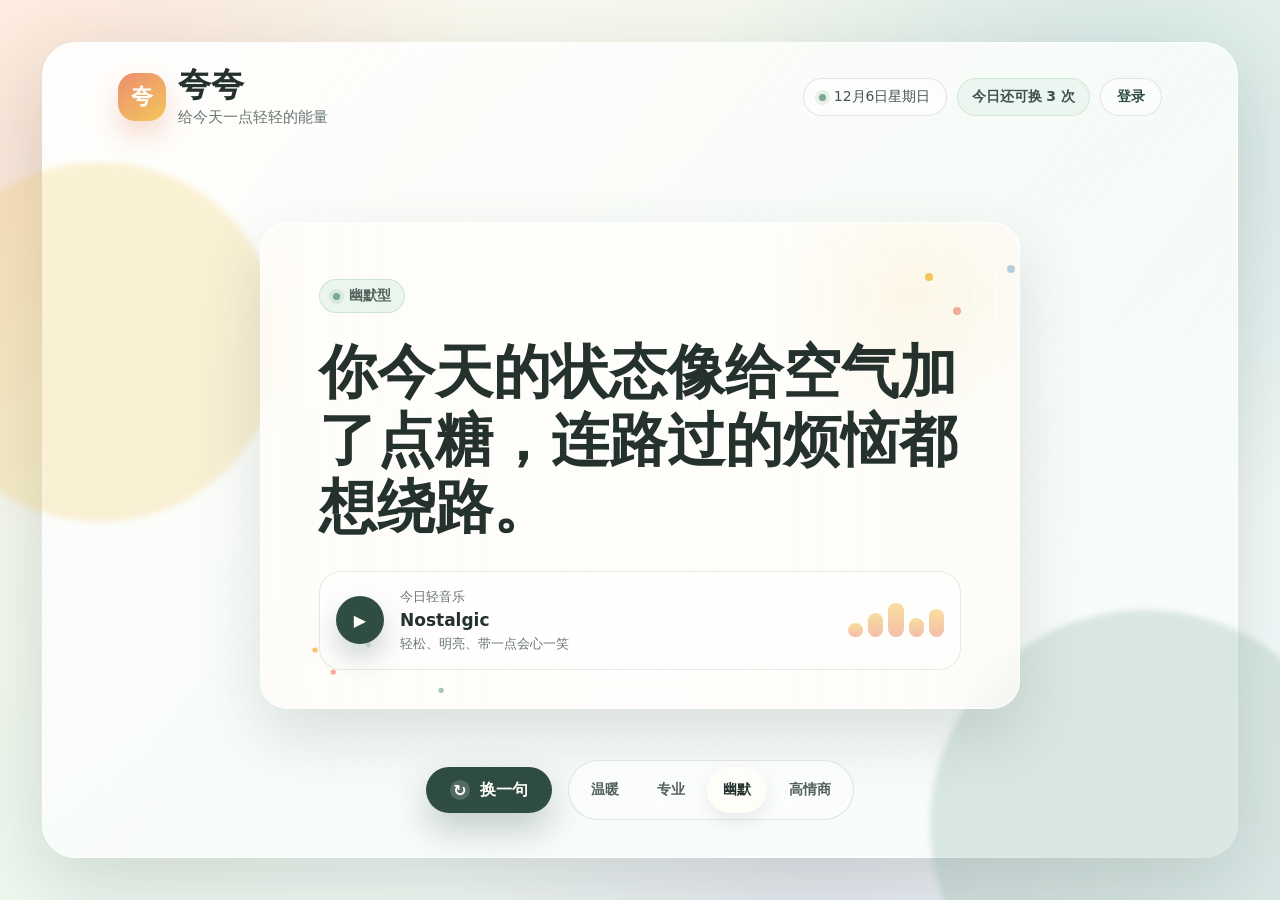
==== index.html @ 242b4f24 "change time error" ====
<!doctype html>
<html lang="zh-CN">
  <head>
    <meta charset="UTF-8" />
    <meta name="viewport" content="width=device-width, initial-scale=1.0" />
    <meta
      name="description"
      content="夸夸每天送你一句中文赞美和一首轻快音乐，给今天一点轻轻的能量。"
    />
    <title>夸夸</title>
    <link rel="stylesheet" href="./style.css?v=20260511-consume-function-fix" />
  </head>
  <body>
    <main class="app-shell" aria-labelledby="app-title">
      <div class="glow" aria-hidden="true"></div>

      <header class="topbar">
        <a class="brand" href="./index.html" aria-label="夸夸首页">
          <span class="brand-mark" aria-hidden="true">夸</span>
          <span>
            <h1 id="app-title">夸夸</h1>
            <span class="subtitle">给今天一点轻轻的能量</span>
          </span>
        </a>

        <div class="top-actions" aria-label="会员状态">
          <div class="date-pill" aria-label="今天">
            <span class="dot" aria-hidden="true"></span>
            <span id="todayLabel">今天</span>
          </div>
          <div class="quota-pill" id="quotaPill" aria-live="polite">次数加载中</div>
          <button
            class="login-button"
            id="loginButton"
            type="button"
            data-analytics-event="login_button_click"
          >
            登录
          </button>
        </div>
      </header>

      <section class="hero" aria-live="polite">
        <article class="praise-card" id="praiseCard">
          <span class="sparkle sparkle-one" aria-hidden="true"></span>
          <span class="sparkle sparkle-two" aria-hidden="true"></span>

          <div class="style-tag">
            <span class="dot" aria-hidden="true"></span>
            <span id="styleLabel">温暖型</span>
          </div>

          <p class="quote" id="quoteText"></p>

          <div class="music-panel">
            <button
              class="music-button"
              id="musicButton"
              type="button"
              data-analytics-event="music_play_click"
              aria-label="播放音乐"
            >
              <span id="musicButtonIcon" aria-hidden="true">▶</span>
            </button>
            <div class="music-copy">
              <span class="music-label">今日轻音乐</span>
              <strong id="musicTitle"></strong>
              <span id="musicMood"></span>
            </div>
            <div class="music-wave" aria-hidden="true">
              <span></span>
              <span></span>
              <span></span>
              <span></span>
              <span></span>
            </div>
          </div>

          <audio id="musicPlayer" preload="metadata" loop></audio>
        </article>
      </section>

      <footer class="controls" aria-label="夸夸控制区">
        <button
          class="primary-button"
          id="nextButton"
          type="button"
          data-analytics-event="praise_next_click"
        >
          <span class="button-icon" aria-hidden="true">↻</span>
          换一句
        </button>

        <div class="style-switcher" role="group" aria-label="选择赞美风格">
          <button
            class="chip active"
            type="button"
            data-style="warm"
            data-analytics-event="praise_style_click"
            aria-pressed="true"
          >
            温暖
          </button>
          <button
            class="chip"
            type="button"
            data-style="professional"
            data-analytics-event="praise_style_click"
            aria-pressed="false"
          >
            专业
          </button>
          <button
            class="chip"
            type="button"
            data-style="funny"
            data-analytics-event="praise_style_click"
            aria-pressed="false"
          >
            幽默
          </button>
          <button
            class="chip"
            type="button"
            data-style="smart"
            data-analytics-event="praise_style_click"
            aria-pressed="false"
          >
            高情商
          </button>
        </div>
      </footer>
    </main>

    <div class="login-modal" id="loginModal" hidden>
      <div class="modal-backdrop" data-close-login></div>
      <section
        class="login-dialog"
        role="dialog"
        aria-modal="true"
        aria-labelledby="loginTitle"
        aria-describedby="loginDescription"
      >
        <button class="modal-close" type="button" data-close-login aria-label="关闭登录弹窗">
          ×
        </button>
        <div class="login-mark" aria-hidden="true">夸</div>
        <h2 id="loginTitle">登录后继续被夸</h2>
        <p id="loginDescription">
          已注册手机号可直接登录。首次使用请先注册，注册后会额外获得 10 次夸夸次数。
        </p>
        <button class="auth-mode-button" id="authModeButton" type="button">
          首次使用？切换到注册
        </button>

        <form class="login-form" id="loginForm">
          <label>
            手机号
            <input
              id="phoneInput"
              type="tel"
              inputmode="numeric"
              autocomplete="tel"
              placeholder="请输入 11 位手机号"
              maxlength="11"
            />
          </label>

          <label>
            验证码
            <div class="code-row">
              <input
                id="codeInput"
                type="text"
                inputmode="numeric"
                autocomplete="one-time-code"
                placeholder="6 位验证码"
                maxlength="8"
              />
              <button class="code-button" id="sendCodeButton" type="button">
                获取验证码
              </button>
            </div>
          </label>

          <p class="form-message" id="loginMessage" aria-live="polite"></p>

          <button class="login-submit" id="loginSubmitButton" type="submit">登录</button>
        </form>

        <div class="login-success" id="loginSuccess" hidden>
          <strong id="loginSuccessTitle">登录成功</strong>
          <p id="loginSuccessText">已领取夸夸次数，可以继续换一句了。</p>
          <button class="login-submit" id="loginContinueButton" type="button">
            返回夸夸
          </button>
        </div>
      </section>
    </div>

    <div class="status-toast" id="statusToast" hidden aria-live="polite"></div>

    <script src="./analytics-config.js?v=20260511-consume-function-fix"></script>
    <script src="./membership-config.js?v=20260511-consume-function-fix"></script>
    <script src="./script.js?v=20260511-consume-function-fix"></script>
  </body>
</html>
---- style.css ----
:root {
  --ink: #24312d;
  --muted: #687570;
  --line: rgba(36, 49, 45, 0.12);
  --paper: #fffdf8;
  --mint: #d9efe4;
  --sage: #7ba891;
  --coral: #ec8d70;
  --sun: #f3c75a;
  --blue: #8db7c9;
  --plum: #9a85b6;
  --shadow: 0 28px 80px rgba(54, 73, 66, 0.18);
}

* {
  box-sizing: border-box;
}

html {
  min-height: 100%;
  background:
    radial-gradient(circle at 8% 18%, rgba(236, 141, 112, 0.2), transparent 24rem),
    radial-gradient(circle at 86% 16%, rgba(141, 183, 201, 0.3), transparent 25rem),
    radial-gradient(circle at 64% 88%, rgba(154, 133, 182, 0.18), transparent 24rem),
    linear-gradient(145deg, #fff7ec 0%, #eef8ef 48%, #f7fbff 100%);
}

body {
  margin: 0;
  min-height: 100vh;
  color: var(--ink);
  font-family:
    ui-sans-serif, system-ui, -apple-system, BlinkMacSystemFont, "Segoe UI",
    "PingFang SC", "Microsoft YaHei", sans-serif;
}

button,
a {
  -webkit-tap-highlight-color: transparent;
}

button {
  font: inherit;
}

.app-shell {
  position: relative;
  isolation: isolate;
  min-height: 100vh;
  padding: clamp(24px, 4vw, 42px);
  display: grid;
  grid-template-rows: auto 1fr auto;
  overflow: hidden;
}

.app-shell::before {
  position: absolute;
  content: "";
  inset: clamp(16px, 4vw, 42px);
  z-index: -1;
  border: 1px solid rgba(255, 255, 255, 0.72);
  border-radius: clamp(28px, 4vw, 34px);
  background:
    linear-gradient(125deg, rgba(255, 255, 255, 0.88), rgba(255, 255, 255, 0.5)),
    linear-gradient(145deg, #fff8ea 0%, #e6f5eb 52%, #f4f9ff 100%);
  box-shadow: var(--shadow);
}

.glow,
.glow::before,
.glow::after {
  position: absolute;
  content: "";
  pointer-events: none;
  border-radius: 999px;
  filter: blur(2px);
}

.glow {
  inset: 0;
  z-index: -1;
}

.glow::before {
  width: 360px;
  height: 360px;
  left: -80px;
  top: 18%;
  background: rgba(243, 199, 90, 0.24);
}

.glow::after {
  width: 430px;
  height: 430px;
  right: -80px;
  bottom: -140px;
  background: rgba(123, 168, 145, 0.24);
}

.topbar {
  width: min(1120px, 100%);
  min-width: 0;
  margin: 0 auto;
  padding: clamp(16px, 2vw, 38px) clamp(16px, 4vw, 38px) 0;
  display: flex;
  align-items: center;
  justify-content: space-between;
  gap: 18px;
}

.brand {
  min-width: 0;
  display: flex;
  align-items: center;
  gap: 12px;
  color: inherit;
  text-decoration: none;
}

.brand-mark {
  width: 48px;
  height: 48px;
  flex: 0 0 auto;
  display: grid;
  place-items: center;
  border-radius: 17px;
  color: var(--paper);
  font-size: 22px;
  font-weight: 900;
  background: linear-gradient(145deg, var(--coral), var(--sun));
  box-shadow: 0 14px 28px rgba(236, 141, 112, 0.32);
}

h1 {
  margin: 0;
  font-size: clamp(26px, 2.6vw, 34px);
  line-height: 1;
  letter-spacing: 0;
}

.subtitle {
  display: block;
  margin-top: 7px;
  color: var(--muted);
  font-size: 15px;
}

.date-pill {
  min-height: 38px;
  padding: 0 15px;
  display: inline-flex;
  align-items: center;
  gap: 8px;
  border: 1px solid var(--line);
  border-radius: 999px;
  color: #46524f;
  background: rgba(255, 255, 255, 0.52);
  backdrop-filter: blur(16px);
  font-size: 14px;
  white-space: nowrap;
}

.top-actions {
  flex: 0 0 auto;
  display: flex;
  align-items: center;
  justify-content: flex-end;
  gap: 10px;
  min-width: 0;
}

.quota-pill,
.login-button {
  min-height: 38px;
  border-radius: 999px;
  white-space: nowrap;
  font-size: 14px;
  font-weight: 800;
}

.quota-pill {
  padding: 0 14px;
  display: inline-flex;
  align-items: center;
  color: #40524b;
  border: 1px solid rgba(123, 168, 145, 0.22);
  background: rgba(217, 239, 228, 0.46);
}

.quota-pill.is-warning {
  color: #7d4938;
  border-color: rgba(236, 141, 112, 0.28);
  background: rgba(236, 141, 112, 0.16);
}

.login-button {
  padding: 0 16px;
  border: 1px solid var(--line);
  color: #2f4d43;
  background: rgba(255, 255, 255, 0.58);
  cursor: pointer;
  transition:
    transform 160ms ease,
    background-color 160ms ease,
    box-shadow 160ms ease;
}

.login-button:hover {
  transform: translateY(-1px);
  background: var(--paper);
  box-shadow: 0 10px 22px rgba(57, 73, 68, 0.1);
}

.login-button.is-logged-in {
  cursor: default;
  color: #52605d;
}

.dot {
  width: 7px;
  height: 7px;
  flex: 0 0 auto;
  border-radius: 50%;
  background: var(--sage);
  box-shadow: 0 0 0 4px rgba(123, 168, 145, 0.16);
}

.hero {
  width: min(1120px, 100%);
  min-width: 0;
  margin: 0 auto;
  padding: clamp(46px, 7vw, 86px) clamp(16px, 4vw, 38px) clamp(26px, 4vw, 42px);
  display: grid;
  place-items: center;
}

.praise-card {
  position: relative;
  width: min(760px, 100%);
  min-height: 430px;
  padding: clamp(32px, 5vw, 56px) clamp(24px, 5vw, 58px) clamp(24px, 4vw, 38px);
  overflow: hidden;
  border: 1px solid rgba(255, 255, 255, 0.76);
  border-radius: 28px;
  background: rgba(255, 253, 248, 0.74);
  box-shadow:
    0 26px 64px rgba(57, 73, 68, 0.16),
    inset 0 1px 0 rgba(255, 255, 255, 0.9);
  backdrop-filter: blur(22px);
  animation: cardFloat 7s ease-in-out infinite;
}

.praise-card::before {
  position: absolute;
  content: "";
  inset: 0;
  background:
    linear-gradient(
      90deg,
      rgba(255, 255, 255, 0),
      rgba(255, 255, 255, 0.64),
      rgba(255, 255, 255, 0)
    ),
    radial-gradient(circle at 85% 15%, rgba(243, 199, 90, 0.2), transparent 9rem);
  opacity: 0.7;
}

.praise-card.refreshing .quote,
.praise-card.refreshing .music-panel {
  animation: quoteIn 420ms ease both;
}

.sparkle {
  position: absolute;
  width: 8px;
  height: 8px;
  border-radius: 50%;
  background: var(--sun);
  box-shadow:
    28px 34px 0 rgba(236, 141, 112, 0.7),
    82px -8px 0 rgba(141, 183, 201, 0.65),
    194px 62px 0 rgba(123, 168, 145, 0.65);
  animation: twinkle 2.6s ease-in-out infinite;
}

.sparkle-one {
  right: 86px;
  top: 50px;
}

.sparkle-two {
  left: 50px;
  bottom: 54px;
  transform: scale(0.65);
  animation-delay: 1.1s;
}

.style-tag {
  position: relative;
  display: inline-flex;
  align-items: center;
  gap: 9px;
  min-height: 34px;
  padding: 0 13px;
  border: 1px solid rgba(123, 168, 145, 0.24);
  border-radius: 999px;
  color: #50625b;
  background: rgba(217, 239, 228, 0.54);
  font-size: 14px;
  font-weight: 800;
}

.quote {
  position: relative;
  margin: 26px 0 30px;
  max-width: 640px;
  font-family:
    "Songti SC", "Noto Serif CJK SC", "STSong", Georgia, serif;
  font-size: clamp(34px, 5.2vw, 58px);
  font-weight: 800;
  line-height: 1.16;
  letter-spacing: 0;
  overflow-wrap: anywhere;
}

.music-panel {
  position: relative;
  display: grid;
  grid-template-columns: auto 1fr auto;
  align-items: center;
  gap: 16px;
  padding: 16px;
  border: 1px solid rgba(36, 49, 45, 0.1);
  border-radius: 22px;
  background: rgba(255, 255, 255, 0.5);
}

.music-button {
  width: 48px;
  height: 48px;
  border: 0;
  border-radius: 50%;
  display: grid;
  place-items: center;
  color: var(--paper);
  background: #2f4d43;
  box-shadow: 0 14px 28px rgba(47, 77, 67, 0.24);
  cursor: pointer;
  font-weight: 900;
  transition:
    transform 160ms ease,
    background-color 160ms ease;
}

.music-button:hover {
  transform: translateY(-2px);
  background: #27453b;
}

.music-button:active {
  transform: translateY(0) scale(0.97);
}

.music-copy {
  min-width: 0;
  display: grid;
  gap: 4px;
}

.music-label,
.music-copy span:last-child {
  color: var(--muted);
  font-size: 13px;
}

.music-copy strong {
  font-size: 17px;
  line-height: 1.2;
}

.music-wave {
  width: 96px;
  height: 34px;
  display: grid;
  grid-template-columns: repeat(5, 1fr);
  align-items: end;
  gap: 5px;
}

.music-wave span {
  height: 42%;
  border-radius: 999px;
  background: linear-gradient(180deg, var(--sun), var(--coral));
  opacity: 0.58;
}

.music-wave span:nth-child(2) {
  height: 72%;
}

.music-wave span:nth-child(3) {
  height: 100%;
}

.music-wave span:nth-child(4) {
  height: 58%;
}

.music-wave span:nth-child(5) {
  height: 82%;
}

.is-playing .music-wave span {
  animation: wavePulse 900ms ease-in-out infinite alternate;
}

.is-playing .music-wave span:nth-child(2) {
  animation-delay: 120ms;
}

.is-playing .music-wave span:nth-child(3) {
  animation-delay: 220ms;
}

.is-playing .music-wave span:nth-child(4) {
  animation-delay: 320ms;
}

.is-playing .music-wave span:nth-child(5) {
  animation-delay: 420ms;
}

.controls {
  width: min(1120px, 100%);
  min-width: 0;
  margin: 0 auto;
  padding: 0 clamp(16px, 4vw, 38px) clamp(28px, 4vw, 38px);
  display: flex;
  align-items: center;
  justify-content: center;
  gap: 16px;
  flex-wrap: wrap;
}

.primary-button,
.chip {
  min-height: 46px;
  border: 0;
  cursor: pointer;
}

.primary-button {
  padding: 0 24px;
  display: inline-flex;
  align-items: center;
  justify-content: center;
  gap: 10px;
  border-radius: 999px;
  color: var(--paper);
  background: #2f4d43;
  box-shadow: 0 16px 36px rgba(47, 77, 67, 0.28);
  font-weight: 900;
  transition:
    transform 160ms ease,
    box-shadow 160ms ease,
    background-color 160ms ease;
}

.primary-button:hover {
  transform: translateY(-2px);
  background: #27453b;
  box-shadow: 0 20px 42px rgba(47, 77, 67, 0.32);
}

.primary-button:active {
  transform: translateY(0) scale(0.98);
}

.primary-button:disabled,
.code-button:disabled,
.login-submit:disabled {
  cursor: not-allowed;
  opacity: 0.58;
  transform: none;
  box-shadow: none;
}

.button-icon {
  width: 20px;
  height: 20px;
  display: grid;
  place-items: center;
  border-radius: 50%;
  background: rgba(255, 255, 255, 0.18);
}

.style-switcher {
  padding: 6px;
  display: flex;
  align-items: center;
  gap: 6px;
  border: 1px solid var(--line);
  border-radius: 999px;
  background: rgba(255, 255, 255, 0.5);
  backdrop-filter: blur(18px);
}

.chip {
  padding: 0 16px;
  display: inline-flex;
  align-items: center;
  justify-content: center;
  border-radius: 999px;
  color: #52605d;
  background: transparent;
  font-size: 14px;
  font-weight: 800;
  transition:
    color 160ms ease,
    background-color 160ms ease,
    box-shadow 160ms ease,
    transform 160ms ease;
}

.chip:hover {
  color: #23312d;
  transform: translateY(-1px);
}

.chip.active {
  color: #23312d;
  background: var(--paper);
  box-shadow: 0 8px 18px rgba(57, 73, 68, 0.1);
}

.primary-button:focus-visible,
.chip:focus-visible,
.brand:focus-visible,
.music-button:focus-visible,
.login-button:focus-visible,
.code-button:focus-visible,
.auth-mode-button:focus-visible,
.login-submit:focus-visible,
.modal-close:focus-visible {
  outline: 3px solid rgba(236, 141, 112, 0.42);
  outline-offset: 4px;
}

.login-modal[hidden],
.login-modal:not(.is-open) {
  display: none !important;
  pointer-events: none;
}

.login-modal {
  position: fixed;
  inset: 0;
  z-index: 10;
  display: grid;
  place-items: center;
  padding: 22px;
  isolation: isolate;
}

.modal-backdrop {
  position: absolute;
  inset: 0;
  z-index: 0;
  background: rgba(36, 49, 45, 0.34);
  backdrop-filter: blur(12px);
}

.login-dialog {
  position: relative;
  z-index: 1;
  width: min(440px, 100%);
  padding: 32px;
  border: 1px solid rgba(255, 255, 255, 0.72);
  border-radius: 26px;
  background: rgba(255, 253, 248, 0.94);
  box-shadow: 0 28px 80px rgba(36, 49, 45, 0.24);
}

.modal-close {
  position: absolute;
  top: 16px;
  right: 16px;
  width: 36px;
  height: 36px;
  border: 0;
  border-radius: 50%;
  color: #53615d;
  background: rgba(36, 49, 45, 0.06);
  cursor: pointer;
  font-size: 26px;
  line-height: 1;
}

.login-mark {
  width: 46px;
  height: 46px;
  display: grid;
  place-items: center;
  border-radius: 16px;
  color: var(--paper);
  font-size: 21px;
  font-weight: 900;
  background: linear-gradient(145deg, var(--coral), var(--sun));
  box-shadow: 0 12px 26px rgba(236, 141, 112, 0.28);
}

.login-dialog h2 {
  margin: 18px 0 8px;
  font-size: 24px;
  line-height: 1.2;
  letter-spacing: 0;
}

.login-dialog p {
  margin: 0;
  color: var(--muted);
  line-height: 1.62;
  font-size: 14px;
}

.auth-mode-button {
  margin-top: 12px;
  padding: 0;
  border: 0;
  color: #3f715c;
  background: transparent;
  cursor: pointer;
  font: inherit;
  font-size: 13px;
  font-weight: 900;
}

.login-form {
  margin-top: 22px;
  display: grid;
  gap: 16px;
}

.login-form[hidden],
.login-success[hidden] {
  display: none !important;
}

.login-form label {
  display: grid;
  gap: 8px;
  color: #394944;
  font-size: 14px;
  font-weight: 800;
}

.login-form input {
  width: 100%;
  min-height: 46px;
  padding: 0 14px;
  border: 1px solid var(--line);
  border-radius: 14px;
  color: var(--ink);
  background: rgba(255, 255, 255, 0.72);
  font: inherit;
}

.login-form input:focus {
  outline: 3px solid rgba(123, 168, 145, 0.2);
  border-color: rgba(123, 168, 145, 0.5);
}

.code-row {
  display: grid;
  grid-template-columns: 1fr auto;
  gap: 10px;
}

.code-button {
  min-width: 112px;
  min-height: 46px;
  padding: 0 14px;
  border: 1px solid var(--line);
  border-radius: 14px;
  color: #2f4d43;
  background: rgba(217, 239, 228, 0.56);
  cursor: pointer;
  font-weight: 900;
}

.form-message {
  min-height: 22px;
  color: #7d4938;
}

.form-message.is-success {
  color: #3f715c;
}

.form-message.is-error {
  min-height: 44px;
  padding: 10px 12px;
  border: 1px solid rgba(236, 141, 112, 0.32);
  border-radius: 14px;
  color: #7d4938;
  background: rgba(255, 246, 241, 0.98);
  font-weight: 800;
}

.login-submit {
  min-height: 48px;
  border: 0;
  border-radius: 999px;
  color: var(--paper);
  background: #2f4d43;
  cursor: pointer;
  box-shadow: 0 16px 34px rgba(47, 77, 67, 0.24);
  font-weight: 900;
}

.login-success {
  margin-top: 24px;
  display: grid;
  gap: 14px;
}

.login-success strong {
  color: var(--ink);
  font-size: 22px;
  line-height: 1.25;
}

.login-success p {
  margin: 0 0 4px;
  color: var(--muted);
  line-height: 1.62;
  font-size: 14px;
}

.status-toast[hidden] {
  display: none !important;
}

.status-toast {
  position: fixed;
  top: 18px;
  left: 50%;
  z-index: 30;
  width: min(460px, calc(100% - 32px));
  min-height: 44px;
  padding: 12px 16px;
  display: grid;
  place-items: center;
  border: 1px solid rgba(36, 49, 45, 0.1);
  border-radius: 999px;
  color: #2f4d43;
  background: rgba(255, 253, 248, 0.96);
  box-shadow: 0 18px 46px rgba(36, 49, 45, 0.18);
  transform: translateX(-50%);
  font-size: 14px;
  font-weight: 900;
  text-align: center;
  overflow-wrap: anywhere;
}

.status-toast.is-success {
  border-color: rgba(123, 168, 145, 0.36);
  background: rgba(234, 248, 241, 0.98);
}

.status-toast.is-error {
  color: #7d4938;
  border-color: rgba(236, 141, 112, 0.3);
  background: rgba(255, 246, 241, 0.98);
}

@keyframes cardFloat {
  0%,
  100% {
    transform: translateY(0);
  }

  50% {
    transform: translateY(-8px);
  }
}

@keyframes quoteIn {
  from {
    opacity: 0;
    transform: translateY(12px);
  }

  to {
    opacity: 1;
    transform: translateY(0);
  }
}

@keyframes twinkle {
  0%,
  100% {
    opacity: 0.45;
    transform: scale(0.85);
  }

  50% {
    opacity: 1;
    transform: scale(1);
  }
}

@keyframes wavePulse {
  from {
    transform: scaleY(0.58);
    opacity: 0.42;
  }

  to {
    transform: scaleY(1);
    opacity: 0.86;
  }
}

@media (max-width: 720px) {
  .app-shell {
    padding: 16px;
  }

  .app-shell::before {
    inset: 16px;
    border-radius: 28px;
  }

  .topbar {
    width: 100%;
    max-width: 330px;
    padding: 24px 22px 0;
    align-items: flex-start;
  }

  .date-pill {
    display: none;
  }

  .top-actions {
    flex-direction: column;
    align-items: flex-end;
    gap: 8px;
  }

  .quota-pill,
  .login-button {
    min-height: 34px;
    padding: 0 12px;
    font-size: 12px;
  }

  .brand-mark {
    width: 42px;
    height: 42px;
    border-radius: 15px;
    font-size: 20px;
  }

  .subtitle {
    font-size: 13px;
  }

  .hero {
    width: 100%;
    max-width: 330px;
    padding: 46px 22px 28px;
  }

  .praise-card {
    width: 270px;
    max-width: 270px;
    min-height: 430px;
    border-radius: 24px;
  }

  .quote {
    margin: 22px 0 28px;
    max-width: 100%;
    font-size: clamp(23px, 6.2vw, 26px);
    line-height: 1.18;
    word-break: break-word;
  }

  .music-panel {
    grid-template-columns: auto 1fr;
    gap: 13px;
    padding: 14px;
    border-radius: 20px;
    overflow: hidden;
  }

  .music-wave {
    grid-column: 1 / -1;
    width: 100%;
    height: 28px;
  }

  .controls {
    width: 100%;
    max-width: 270px;
    align-items: stretch;
    gap: 12px;
    padding: 0 22px 28px;
  }

  .primary-button,
  .style-switcher {
    width: 100%;
  }

  .style-switcher {
    display: grid;
    grid-template-columns: repeat(2, 1fr);
    border-radius: 22px;
  }

  .chip {
    padding: 0 8px;
  }

  .login-dialog {
    padding: 28px 22px 24px;
    border-radius: 24px;
  }

  .code-row {
    grid-template-columns: 1fr;
  }

  .code-button {
    width: 100%;
  }
}

@media (prefers-reduced-motion: reduce) {
  *,
  *::before,
  *::after {
    scroll-behavior: auto !important;
    animation-duration: 0.01ms !important;
    animation-iteration-count: 1 !important;
    transition-duration: 0.01ms !important;
  }
}
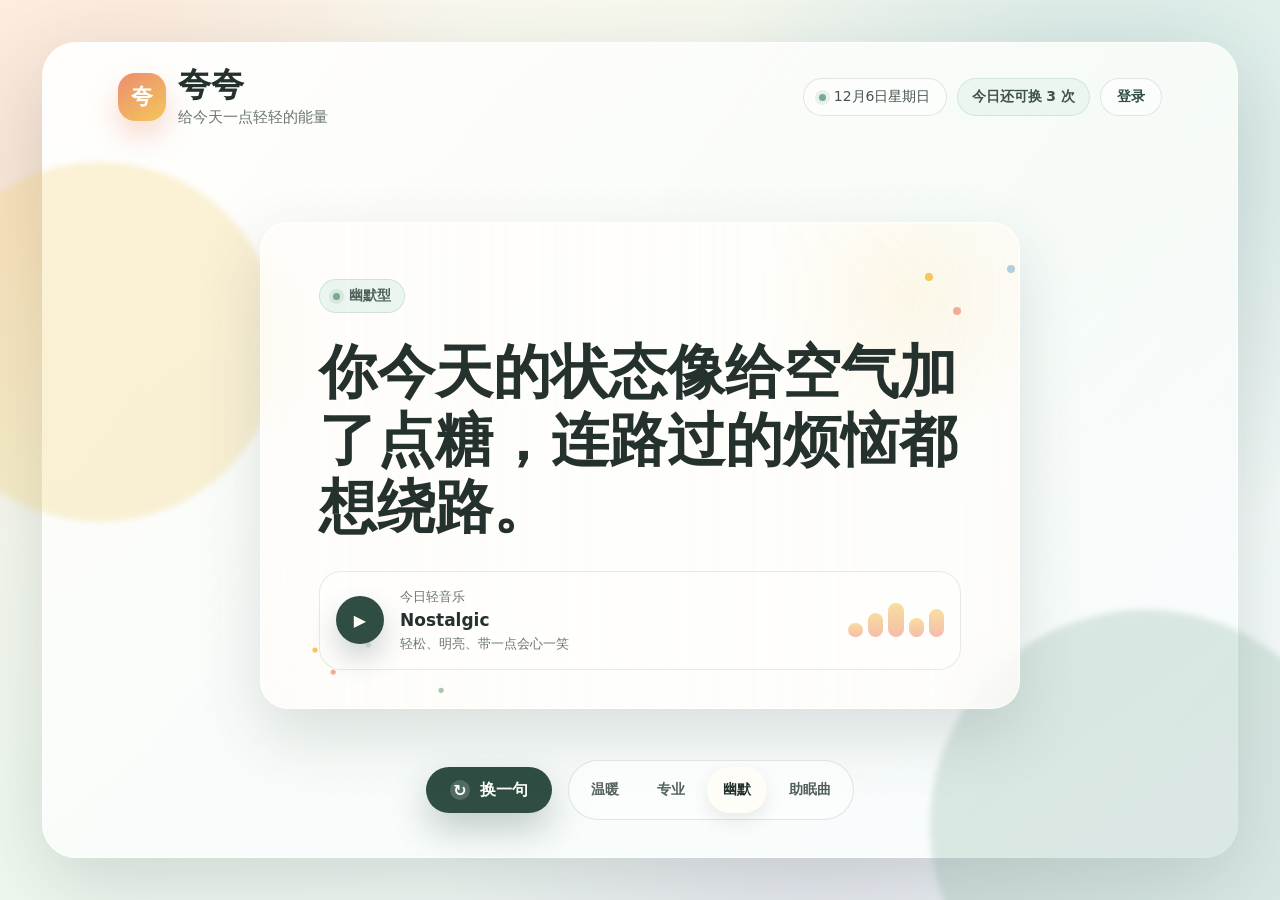
==== commit 290abebe: "V2.0.2" ====
--- a/index.html
+++ b/index.html
@@ -8,7 +8,7 @@
       content="夸夸每天送你一句中文赞美和一首轻快音乐，给今天一点轻轻的能量。"
     />
     <title>夸夸</title>
-    <link rel="stylesheet" href="./style.css?v=20260511-consume-function-fix" />
+    <link rel="stylesheet" href="./style.css?v=20260511-v202-quota-sleep" />
   </head>
   <body>
     <main class="app-shell" aria-labelledby="app-title">
@@ -126,7 +126,7 @@
             data-analytics-event="praise_style_click"
             aria-pressed="false"
           >
-            高情商
+            助眠曲
           </button>
         </div>
       </footer>
@@ -200,8 +200,8 @@
 
     <div class="status-toast" id="statusToast" hidden aria-live="polite"></div>
 
-    <script src="./analytics-config.js?v=20260511-consume-function-fix"></script>
-    <script src="./membership-config.js?v=20260511-consume-function-fix"></script>
-    <script src="./script.js?v=20260511-consume-function-fix"></script>
+    <script src="./analytics-config.js?v=20260511-v202-quota-sleep"></script>
+    <script src="./membership-config.js?v=20260511-v202-quota-sleep"></script>
+    <script src="./script.js?v=20260511-v202-quota-sleep"></script>
   </body>
 </html>
